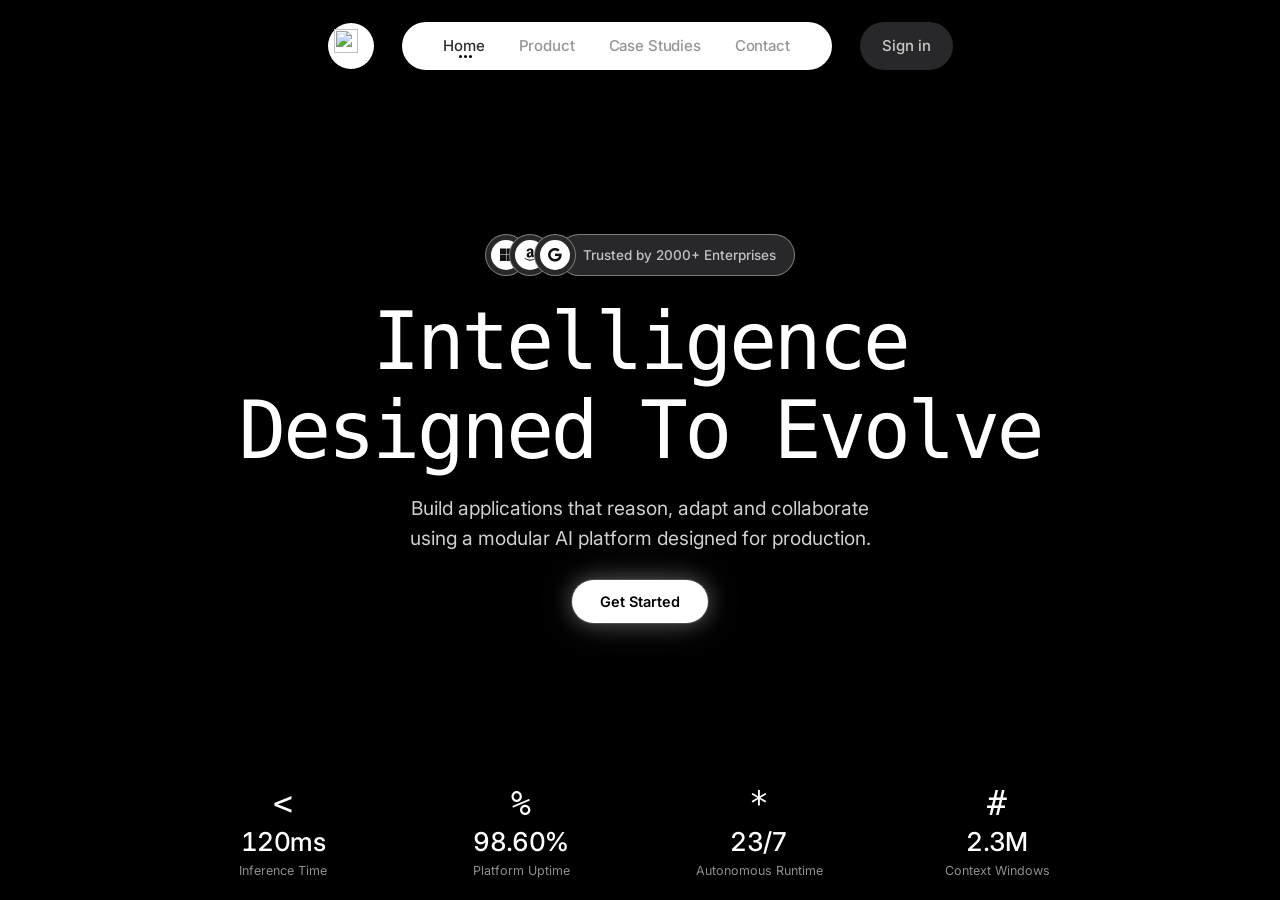
==== landing_page/index.html @ 0486c905 "ui ux" ====
<!DOCTYPE html>
<html lang="en">
<head>
<meta charset="UTF-8" />
<meta name="viewport" content="width=device-width, initial-scale=1.0, viewport-fit=cover" />
<title>Intelligence Designed To Evolve</title>

<!-- Inter -->
<link rel="preconnect" href="https://fonts.googleapis.com" />
<link rel="preconnect" href="https://fonts.gstatic.com" crossorigin />
<link
  href="https://fonts.googleapis.com/css2?family=Inter:wght@400;500;600&display=swap"
  rel="stylesheet"
/>

<!-- BubbledotICG-FinePos (retro dot-matrix display) -->
<link
  href="https://db.onlinewebfonts.com/c/8cb707a9b8a73f8a7403336b861c3074?family=BubbledotICG-FinePos"
  rel="stylesheet"
/>

<!-- Font Awesome 6.5.2 (enterprise brand icons) -->
<link
  rel="stylesheet"
  href="https://cdnjs.cloudflare.com/ajax/libs/font-awesome/6.5.2/css/all.min.css"
  integrity="sha512-SnH5WK+bZxgPHs44uWIX+LLJAJ9/2PkPKZ5QiAj6Ta86w+fsb2TkcmfRyVX3pBnMFcV7oQPJkl9QevSCWr3W6A=="
  crossorigin="anonymous"
  referrerpolicy="no-referrer"
/>

<link rel="stylesheet" href="styles.css" />
</head>
<body>

<div class="bg">
  <video class="bg-video" autoplay muted loop playsinline>
    <source
      src="https://d8j0ntlcm91z4.cloudfront.net/user_38xzZboKViGWJOttwIXH07lWA1P/hf_20260809_012548_ef22562c-c0ae-4816-ad9d-f8922af4e6a7.mp4"
      type="video/mp4"
    />
  </video>
</div>

<div class="page">

  <!-- ===================== HEADER ===================== -->
  <header class="header anim" style="--d:0s" id="header">

    <!-- Logo -->
    <a class="logo" href="#" aria-label="Home">
      <img src="assets/logo.webp" width="52" height="52" alt="" />
    </a>

    <!-- Desktop nav pill -->
    <nav class="nav-pill" aria-label="Primary">
      <a href="#" class="nav-link is-active">Home</a>
      <a href="#" class="nav-link">Product</a>
      <a href="#" class="nav-link">Case Studies</a>
      <a href="#" class="nav-link">Contact</a>
    </nav>

    <!-- Desktop sign in -->
    <a href="#" class="sign-in">Sign in</a>

    <!-- Mobile burger -->
    <button
      class="burger"
      id="burgerBtn"
      aria-expanded="false"
      aria-controls="mobileMenu"
      aria-label="Open menu"
    >
      <span class="burger-bar"></span>
      <span class="burger-bar"></span>
      <span class="burger-bar"></span>
    </button>
  </header>

  <!-- ===================== HERO ===================== -->
  <main class="hero">

    <!-- Trust row -->
    <div class="trust anim" style="--d:0.05s">
      <div class="avatar a1"><span class="avatar-inner"><i class="fa-brands fa-microsoft"></i></span></div>
      <div class="avatar a2"><span class="avatar-inner"><i class="fa-brands fa-amazon"></i></span></div>
      <div class="avatar a3"><span class="avatar-inner"><i class="fa-brands fa-google"></i></span></div>
      <div class="trust-pill">Trusted by 2000+ Enterprises</div>
    </div>

    <!-- Headline -->
    <h1 class="headline anim" aria-label="Intelligence Designed To Evolve">
      <span class="headline-line" style="--d:0.12s">Intelligence</span>
      <span class="headline-line" style="--d:0.3s">Designed To Evolve</span>
    </h1>

    <!-- Subhead -->
    <p class="subhead anim" style="--d:0.28s">
      Build applications that reason, adapt and collaborate using a modular
      AI platform designed for production.
    </p>

    <!-- CTA -->
    <a href="#" class="cta anim-pulse" style="--d:0.4s">Get Started</a>

  </main>

  <!-- ===================== STATS FOOTER ===================== -->
  <footer class="stats">
    <div class="stat anim" style="--d:0.5s">
      <div class="stat-icon">&lt;</div>
      <div class="stat-value" data-target="120" data-suffix="ms" data-decimals="0">0ms</div>
      <div class="stat-label">Inference Time</div>
    </div>
    <div class="stat anim" style="--d:0.58s">
      <div class="stat-icon">%</div>
      <div class="stat-value" data-target="99.99" data-suffix="%" data-decimals="2">0.00%</div>
      <div class="stat-label">Platform Uptime</div>
    </div>
    <div class="stat anim" style="--d:0.66s">
      <div class="stat-icon">*</div>
      <div class="stat-value" data-target="24" data-suffix="/7" data-decimals="0">0/7</div>
      <div class="stat-label">Autonomous Runtime</div>
    </div>
    <div class="stat anim" style="--d:0.74s">
      <div class="stat-icon">#</div>
      <div class="stat-value" data-target="2.4" data-suffix="M" data-decimals="1">0.0M</div>
      <div class="stat-label">Context Windows</div>
    </div>
  </footer>

</div>

<!-- ===================== MOBILE MENU ===================== -->
<div class="overlay" id="overlay" hidden></div>
<div class="mobile-menu" id="mobileMenu" hidden>
  <nav class="mobile-links" aria-label="Mobile Primary">
    <a href="#" class="mobile-link is-active" style="--d:0.02s">Home</a>
    <a href="#" class="mobile-link" style="--d:0.08s">Product</a>
    <a href="#" class="mobile-link" style="--d:0.14s">Case Studies</a>
    <a href="#" class="mobile-link" style="--d:0.2s">Contact</a>
    <a href="#" class="mobile-signin" style="--d:0.26s">Sign in</a>
  </nav>
</div>

<script src="main.js"></script>
</body>
</html>
---- landing_page/styles.css ----
/* =============================================================
   Fonts
   ============================================================= */
@font-face {
  font-family: "Geist Pixel Circle";
  src: url("fonts/GeistPixel-Circle.woff2") format("woff2");
  font-weight: 400;
  font-display: swap;
}

/* =============================================================
   Variables
   ============================================================= */
:root {
  --bg: #000000;
  --text: #ffffff;
  --muted: #8e8e8e;
  --nav-text: #2e2e2e;
  --pill-dark: #28282a;
  --sign-in-text: #c8c8c8;
  --nav-shadow: 0 4px 14px rgba(0, 0, 0, 0.16);
  --trust-bg: #28282a;
  --trust-border: rgba(255, 255, 255, 0.4);
  --trust-text: #c4c2c3;

  --font-sans: "Inter", "Segoe UI", system-ui, sans-serif;
  --font-display: "BubbledotICG-FinePos", "Geist Pixel Circle", monospace;

  --trust-size: clamp(36px, 4.5vw, 42px);
}

/* =============================================================
   Reset / base
   ============================================================= */
* {
  box-sizing: border-box;
}

html,
body {
  margin: 0;
  padding: 0;
  background: var(--bg);
  height: 100%;
}

body {
  overflow: hidden;
  height: 100vh;
  height: 100dvh;
  font-family: var(--font-sans);
  color: var(--text);
  -webkit-font-smoothing: antialiased;
  -moz-osx-font-smoothing: grayscale;
  text-rendering: optimizeLegibility;
}

a {
  text-decoration: none;
  color: inherit;
}

button {
  font-family: inherit;
  border: none;
  background: none;
  cursor: pointer;
  padding: 0;
}

/* =============================================================
   Background video
   ============================================================= */
.bg {
  position: absolute;
  inset: 0;
  background: #000;
  overflow: hidden;
  z-index: 0;
}

.bg-video {
  position: absolute;
  inset: 0;
  width: 100%;
  height: 100%;
  object-fit: cover;
  pointer-events: none;
  z-index: 0;
}

/* =============================================================
   Page layout — 3 vertical regions
   ============================================================= */
.page {
  position: relative;
  z-index: 1;
  display: flex;
  flex-direction: column;
  align-items: center;
  height: 100vh;
  height: 100dvh;
  overflow: hidden;
  padding: clamp(16px, 2.4vh, 28px) clamp(14px, 3vw, 32px);
}

.header,
.hero,
.stats {
  position: relative;
  z-index: 1;
  width: 100%;
}

.header {
  flex-shrink: 0;
}

.hero {
  flex: 1;
  display: flex;
  flex-direction: column;
  align-items: center;
  justify-content: center;
  text-align: center;
  max-width: 900px;
  margin: 0 auto;
  min-height: 0;
}

.stats {
  flex-shrink: 0;
}

/* =============================================================
   1) HEADER
   ============================================================= */
.header {
  display: flex;
  align-items: center;
  justify-content: center;
  gap: clamp(18px, 2.8vw, 28px);
  max-width: 720px;
  margin: 0 auto;
}

/* Logo */
.logo {
  flex-shrink: 0;
  width: clamp(40px, 4.4vw, 46px);
  height: clamp(40px, 4.4vw, 46px);
  border-radius: 50%;
  background: #fff;
  box-shadow: var(--nav-shadow);
  display: grid;
  place-items: center;
  transition: transform 0.25s ease;
}

.logo:hover {
  transform: scale(1.04);
}

.logo img {
  width: 72%;
  height: 72%;
  object-fit: contain;
  display: block;
}

/* Nav pill */
.nav-pill {
  background: #fff;
  height: clamp(44px, 5.2vw, 48px);
  max-width: 430px;
  flex: 1;
  display: flex;
  align-items: center;
  justify-content: center;
  gap: clamp(4px, 1.6vw, 14px);
  padding: 4px 8px;
  border-radius: 999px;
  box-shadow: var(--nav-shadow);
}

.nav-link {
  position: relative;
  font-family: var(--font-sans);
  font-weight: 500;
  font-size: clamp(13px, 1.4vw, 15px);
  letter-spacing: -0.01em;
  color: var(--nav-text);
  opacity: 0.5;
  padding: 8px 10px;
  white-space: nowrap;
  transition: opacity 0.2s ease;
}

.nav-link:hover {
  opacity: 0.75;
}

.nav-link.is-active {
  opacity: 1;
}

.nav-link.is-active::after {
  content: "";
  position: absolute;
  left: 50%;
  bottom: 5px;
  width: 3px;
  height: 3px;
  border-radius: 50%;
  background: #000;
  box-shadow:
    -5px 0 0 #000,
    5px 0 0 #000;
}

/* Sign in */
.sign-in {
  flex-shrink: 0;
  height: clamp(44px, 5.2vw, 48px);
  display: flex;
  align-items: center;
  padding: 0 clamp(18px, 2.2vw, 22px);
  background: var(--pill-dark);
  color: var(--sign-in-text);
  font-weight: 500;
  font-size: clamp(13px, 1.4vw, 15px);
  border-radius: 999px;
  box-shadow: var(--nav-shadow);
  transition: background 0.2s ease, color 0.2s ease, transform 0.2s ease;
}

.sign-in:hover {
  background: #323234;
  color: #fff;
  transform: translateY(-1px);
}

/* Header entrance */
.header {
  animation: slideDown 0.7s cubic-bezier(0.22, 1, 0.36, 1) both;
}

@keyframes slideDown {
  from {
    opacity: 0;
    transform: translateY(-18px);
  }
  to {
    opacity: 1;
    transform: translateY(0);
  }
}

/* Burger (hidden on desktop) */
.burger {
  display: none;
}

/* =============================================================
   2) HERO
   ============================================================= */

/* Trust row */
.trust {
  display: inline-flex;
  align-items: center;
  margin-bottom: clamp(16px, 2.5vh, 26px);
}

.avatar {
  width: var(--trust-size);
  height: var(--trust-size);
  border-radius: 50%;
  background: var(--trust-bg);
  border: 1px solid var(--trust-border);
  padding: 5px;
  display: grid;
  place-items: center;
  transition: transform 0.35s ease;
}

.avatar-inner {
  width: 100%;
  height: 100%;
  border-radius: 50%;
  background: #fff;
  display: grid;
  place-items: center;
  color: #111;
  font-size: calc(var(--trust-size) * 0.34);
}

.a1 {
  z-index: 1;
}
.a2 {
  z-index: 2;
  margin-left: calc(var(--trust-size) * -0.42);
}
.a3 {
  z-index: 4;
  margin-left: calc(var(--trust-size) * -0.42);
}

.trust:hover .a1 {
  transform: translateY(-2px);
}
.trust:hover .a2 {
  transform: translateY(-4px);
}
.trust:hover .a3 {
  transform: translateY(-2px);
}

.trust-pill {
  height: var(--trust-size);
  display: flex;
  align-items: center;
  background: var(--trust-bg);
  border: 1px solid var(--trust-border);
  border-radius: 999px;
  margin-left: calc(var(--trust-size) * -0.42);
  padding-left: calc(var(--trust-size) * 0.58);
  padding-right: clamp(14px, 2vw, 18px);
  color: var(--trust-text);
  font-weight: 500;
  font-size: clamp(12px, 1.4vw, 13.5px);
  white-space: nowrap;
  z-index: 3;
}

/* Headline */
.headline {
  margin: 0;
  font-family: var(--font-display);
  font-weight: 400;
  color: #fff;
  line-height: 1.12;
}

.headline-line {
  display: block;
  font-size: clamp(28px, 6.2vw, 80px);
  letter-spacing: -0.04em;
  white-space: nowrap;
  overflow: hidden;
  opacity: 0;
  transform: translateY(14px);
  animation: headlineFade 0.85s cubic-bezier(0.22, 1, 0.36, 1) forwards;
  animation-delay: var(--d, 0s);
}

@keyframes headlineFade {
  to {
    opacity: 1;
    transform: translateY(0);
  }
}

/* Subhead */
.subhead {
  max-width: min(500px, 92%);
  margin: clamp(14px, 2vh, 20px) 0 0;
  font-size: clamp(calc(13.5px + 2pt), calc(1.55vw + 2pt), calc(16.5px + 2pt));
  color: #d0d0d0;
  opacity: 0.8;
  line-height: 1.55;
  font-weight: 400;
}

/* CTA */
.cta {
  display: inline-flex;
  align-items: center;
  justify-content: center;
  margin-top: clamp(20px, 3vh, 30px);
  background: #fff;
  color: #000;
  font-family: var(--font-sans);
  font-weight: 600;
  font-size: clamp(13.5px, 1.5vw, 14.5px);
  padding: clamp(11px, 1.6vh, 13px) clamp(22px, 3vw, 28px);
  border-radius: 999px;
  box-shadow:
    0 0 0 1px rgba(255, 255, 255, 0.15),
    0 0 22px rgba(255, 255, 255, 0.32),
    0 0 44px rgba(255, 255, 255, 0.12);
  transition: transform 0.25s ease, box-shadow 0.25s ease;
}

.cta:hover {
  transform: translateY(-2px) scale(1.02);
  box-shadow:
    0 0 0 1px rgba(255, 255, 255, 0.22),
    0 0 30px rgba(255, 255, 255, 0.42),
    0 0 60px rgba(255, 255, 255, 0.18);
}

/* =============================================================
   3) STATS FOOTER
   ============================================================= */
.stats {
  display: grid;
  grid-template-columns: repeat(4, 1fr);
  gap: clamp(16px, 3vw, 32px);
  max-width: 920px;
  margin: 0 auto;
}

.stat {
  display: flex;
  flex-direction: column;
  align-items: center;
  gap: 6px;
  text-align: center;
}

.stat-icon {
  font-family: var(--font-display);
  color: #fff;
  font-size: clamp(22px, 3vw, 33px);
  line-height: 1;
}

.stat-value {
  font-family: var(--font-sans);
  color: #fff;
  font-size: clamp(18px, 2.2vw, 26px);
  letter-spacing: -0.025em;
  font-variant-numeric: tabular-nums;
  font-weight: 500;
}

.stat-label {
  color: var(--muted);
  font-size: clamp(11px, 1.2vw, 12.5px);
}

/* =============================================================
   Shared entrance animation
   ============================================================= */
.anim {
  opacity: 0;
  transform: translateY(22px) scale(0.98);
  filter: blur(6px);
  animation: reveal 0.85s cubic-bezier(0.22, 1, 0.36, 1) forwards;
  animation-delay: var(--d, 0s);
}

@keyframes reveal {
  to {
    opacity: 1;
    transform: translateY(0) scale(1);
    filter: blur(0);
  }
}

.anim-pulse {
  opacity: 0;
  transform: translateY(22px) scale(0.98);
  filter: blur(6px);
  animation: revealPulse 0.85s cubic-bezier(0.22, 1, 0.36, 1) forwards;
  animation-delay: var(--d, 0s);
}

@keyframes revealPulse {
  60% {
    opacity: 1;
    transform: translateY(0) scale(1.03);
    filter: blur(0);
  }
  to {
    opacity: 1;
    transform: translateY(0) scale(1);
    filter: blur(0);
  }
}

@media (prefers-reduced-motion: reduce) {
  .header,
  .anim,
  .anim-pulse,
  .headline-line {
    animation: none !important;
    opacity: 1 !important;
    transform: none !important;
    filter: none !important;
  }
}

/* =============================================================
   Mobile menu (overlay + sheet)
   ============================================================= */
.overlay {
  position: fixed;
  inset: 0;
  background: rgba(0, 0, 0, 0.62);
  backdrop-filter: blur(6px);
  -webkit-backdrop-filter: blur(6px);
  z-index: 5;
  animation: overlayIn 0.28s ease both;
}

@keyframes overlayIn {
  from {
    opacity: 0;
  }
  to {
    opacity: 1;
  }
}

.mobile-menu {
  position: fixed;
  top: clamp(72px, 14vh, 96px);
  left: 50%;
  transform: translateX(-50%);
  width: min(92vw, 360px);
  background: #fff;
  border-radius: 28px;
  padding: 22px 18px 20px;
  box-shadow: 0 20px 60px rgba(0, 0, 0, 0.45);
  z-index: 6;
  animation: menuIn 0.38s cubic-bezier(0.22, 1, 0.36, 1) both;
}

@keyframes menuIn {
  from {
    opacity: 0;
    transform: translateX(-50%) translateY(-12px) scale(0.97);
  }
  to {
    opacity: 1;
    transform: translateX(-50%) translateY(0) scale(1);
  }
}

.mobile-links {
  display: flex;
  flex-direction: column;
  gap: 4px;
}

.mobile-link,
.mobile-signin {
  position: relative;
  display: block;
  text-align: center;
  padding: 14px 12px;
  font-weight: 500;
  font-size: 16px;
  color: var(--nav-text);
  border-radius: 16px;
  opacity: 0;
  transform: translateY(10px);
  animation: linkIn 0.4s cubic-bezier(0.22, 1, 0.36, 1) forwards;
  animation-delay: var(--d, 0s);
}

@keyframes linkIn {
  to {
    opacity: 1;
    transform: translateY(0);
  }
}

.mobile-link.is-active {
  position: relative;
}

.mobile-link.is-active::after {
  content: "";
  position: absolute;
  left: 50%;
  bottom: 8px;
  width: 3px;
  height: 3px;
  border-radius: 50%;
  background: #000;
  box-shadow:
    -5px 0 0 #000,
    5px 0 0 #000;
}

.mobile-signin {
  margin-top: 6px;
  background: var(--pill-dark);
  color: var(--sign-in-text);
  font-weight: 600;
}

/* =============================================================
   Mobile (≤720px)
   ============================================================= */
@media (max-width: 720px) {
  .nav-pill,
  .sign-in {
    display: none;
  }

  .header {
    justify-content: space-between;
    max-width: 100%;
  }

  .logo {
    width: 48px;
    height: 48px;
  }

  .burger {
    display: flex;
    flex-direction: column;
    align-items: center;
    justify-content: center;
    gap: 4px;
    width: 48px;
    height: 48px;
    border-radius: 50%;
    background: var(--pill-dark);
    box-shadow: var(--nav-shadow);
    transition: background 0.25s ease;
  }

  .burger-bar {
    width: 18px;
    height: 1.5px;
    background: #fff;
    border-radius: 1px;
    transition: transform 0.3s ease, opacity 0.3s ease, background 0.3s ease;
  }

  .burger[aria-expanded="true"] {
    background: #fff;
  }

  .burger[aria-expanded="true"] .burger-bar {
    background: #000;
  }

  .burger[aria-expanded="true"] .burger-bar:nth-child(1) {
    transform: translateY(6.5px) rotate(45deg);
  }

  .burger[aria-expanded="true"] .burger-bar:nth-child(2) {
    opacity: 0;
  }

  .burger[aria-expanded="true"] .burger-bar:nth-child(3) {
    transform: translateY(-6.5px) rotate(-45deg);
  }

  .headline-line {
    letter-spacing: -0.08em;
  }

  .headline {
    line-height: 1.05;
  }

  .stats {
    grid-template-columns: repeat(2, 1fr);
    row-gap: 20px;
  }
}

body.menu-open {
  overflow: hidden;
}

/* =============================================================
   Small phones (≤420px)
   ============================================================= */
@media (max-width: 420px) {
  :root {
    --trust-size: 34px;
  }

  .trust-pill {
    font-size: 12px;
  }

  .headline-line {
    letter-spacing: -0.09em;
  }

  .headline {
    line-height: 1.04;
  }
}

/* =============================================================
   Short viewports (≤700px height) — tighten hero spacing
   ============================================================= */
@media (max-height: 700px) {
  .trust {
    margin-bottom: clamp(10px, 1.6vh, 16px);
  }

  .subhead {
    margin-top: clamp(8px, 1.2vh, 14px);
  }

  .cta {
    margin-top: clamp(12px, 1.8vh, 20px);
  }
}
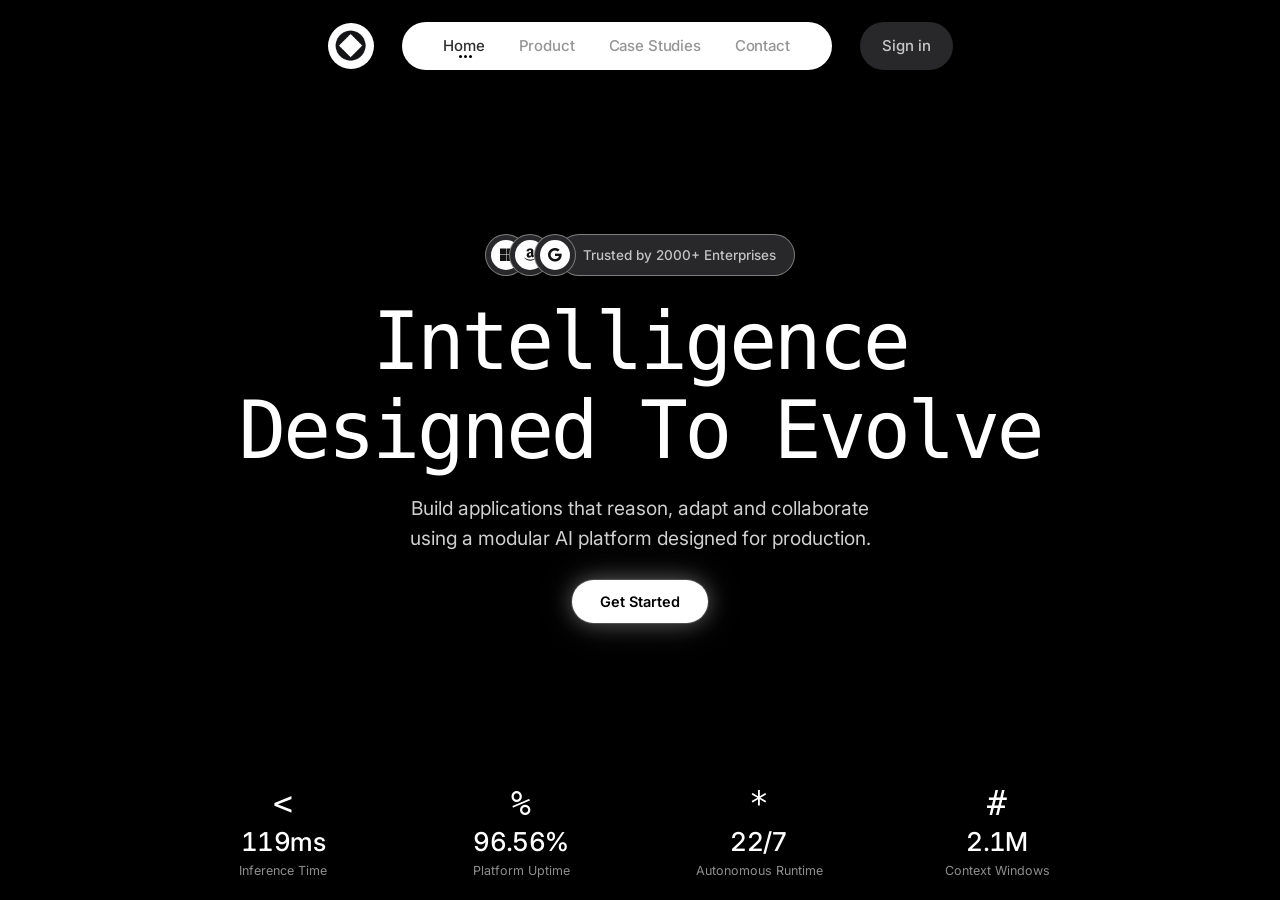
==== commit cef7e8df: "Agent Host changes for agents/smooth-webpage-flow-integration (#1)" ====
--- a/landing_page/index.html
+++ b/landing_page/index.html
@@ -47,8 +47,8 @@
   <header class="header anim" style="--d:0s" id="header">
 
     <!-- Logo -->
-    <a class="logo" href="#" aria-label="Home">
-      <img src="assets/logo.webp" width="52" height="52" alt="" />
+    <a class="logo" href="index.html" aria-label="Home">
+      <img src="logo.webp" width="52" height="52" alt="" />
     </a>
 
     <!-- Desktop nav pill -->
@@ -60,7 +60,7 @@
     </nav>
 
     <!-- Desktop sign in -->
-    <a href="#" class="sign-in">Sign in</a>
+    <a href="../login_page/index.html" class="sign-in">Sign in</a>
 
     <!-- Mobile burger -->
     <button
@@ -100,7 +100,7 @@
     </p>
 
     <!-- CTA -->
-    <a href="#" class="cta anim-pulse" style="--d:0.4s">Get Started</a>
+    <a href="../signup_page/index.html" class="cta anim-pulse" style="--d:0.4s">Get Started</a>
 
   </main>
 
@@ -138,7 +138,7 @@
     <a href="#" class="mobile-link" style="--d:0.08s">Product</a>
     <a href="#" class="mobile-link" style="--d:0.14s">Case Studies</a>
     <a href="#" class="mobile-link" style="--d:0.2s">Contact</a>
-    <a href="#" class="mobile-signin" style="--d:0.26s">Sign in</a>
+    <a href="../login_page/index.html" class="mobile-signin" style="--d:0.26s">Sign in</a>
   </nav>
 </div>
 
